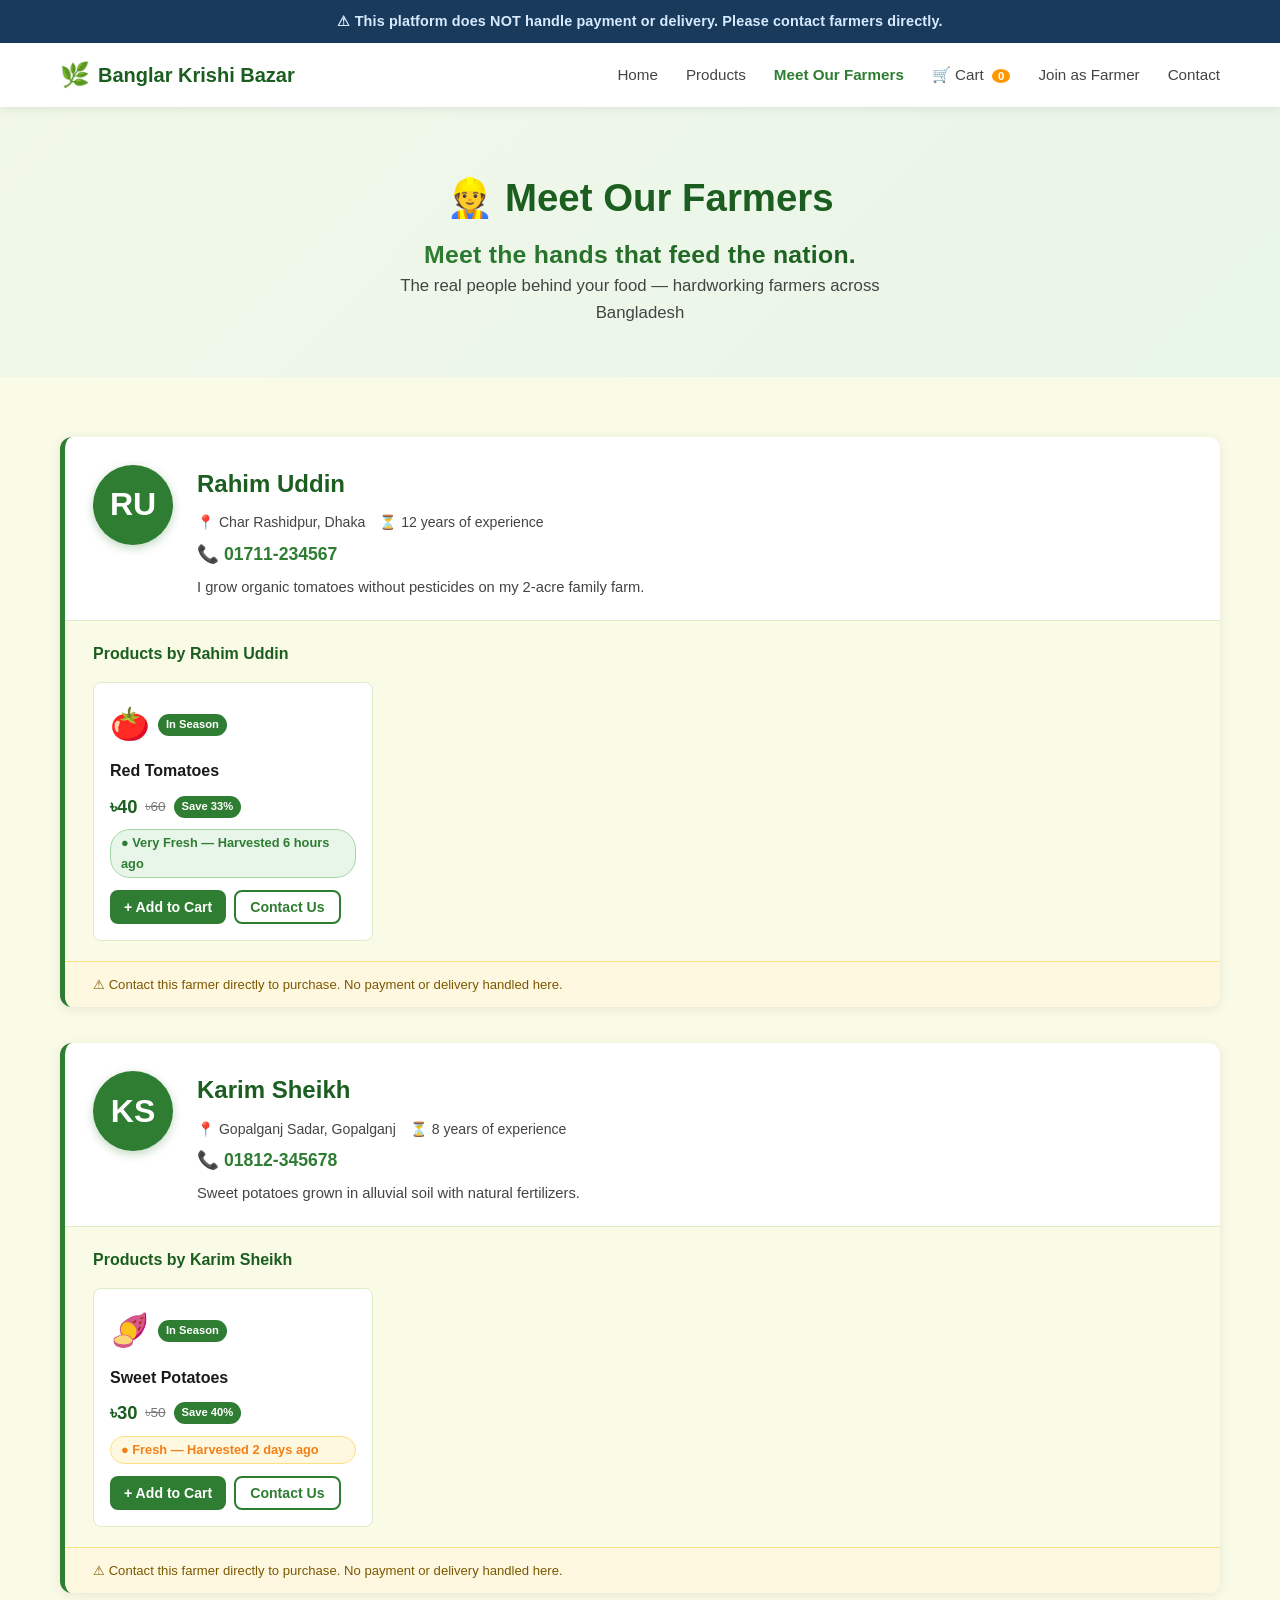
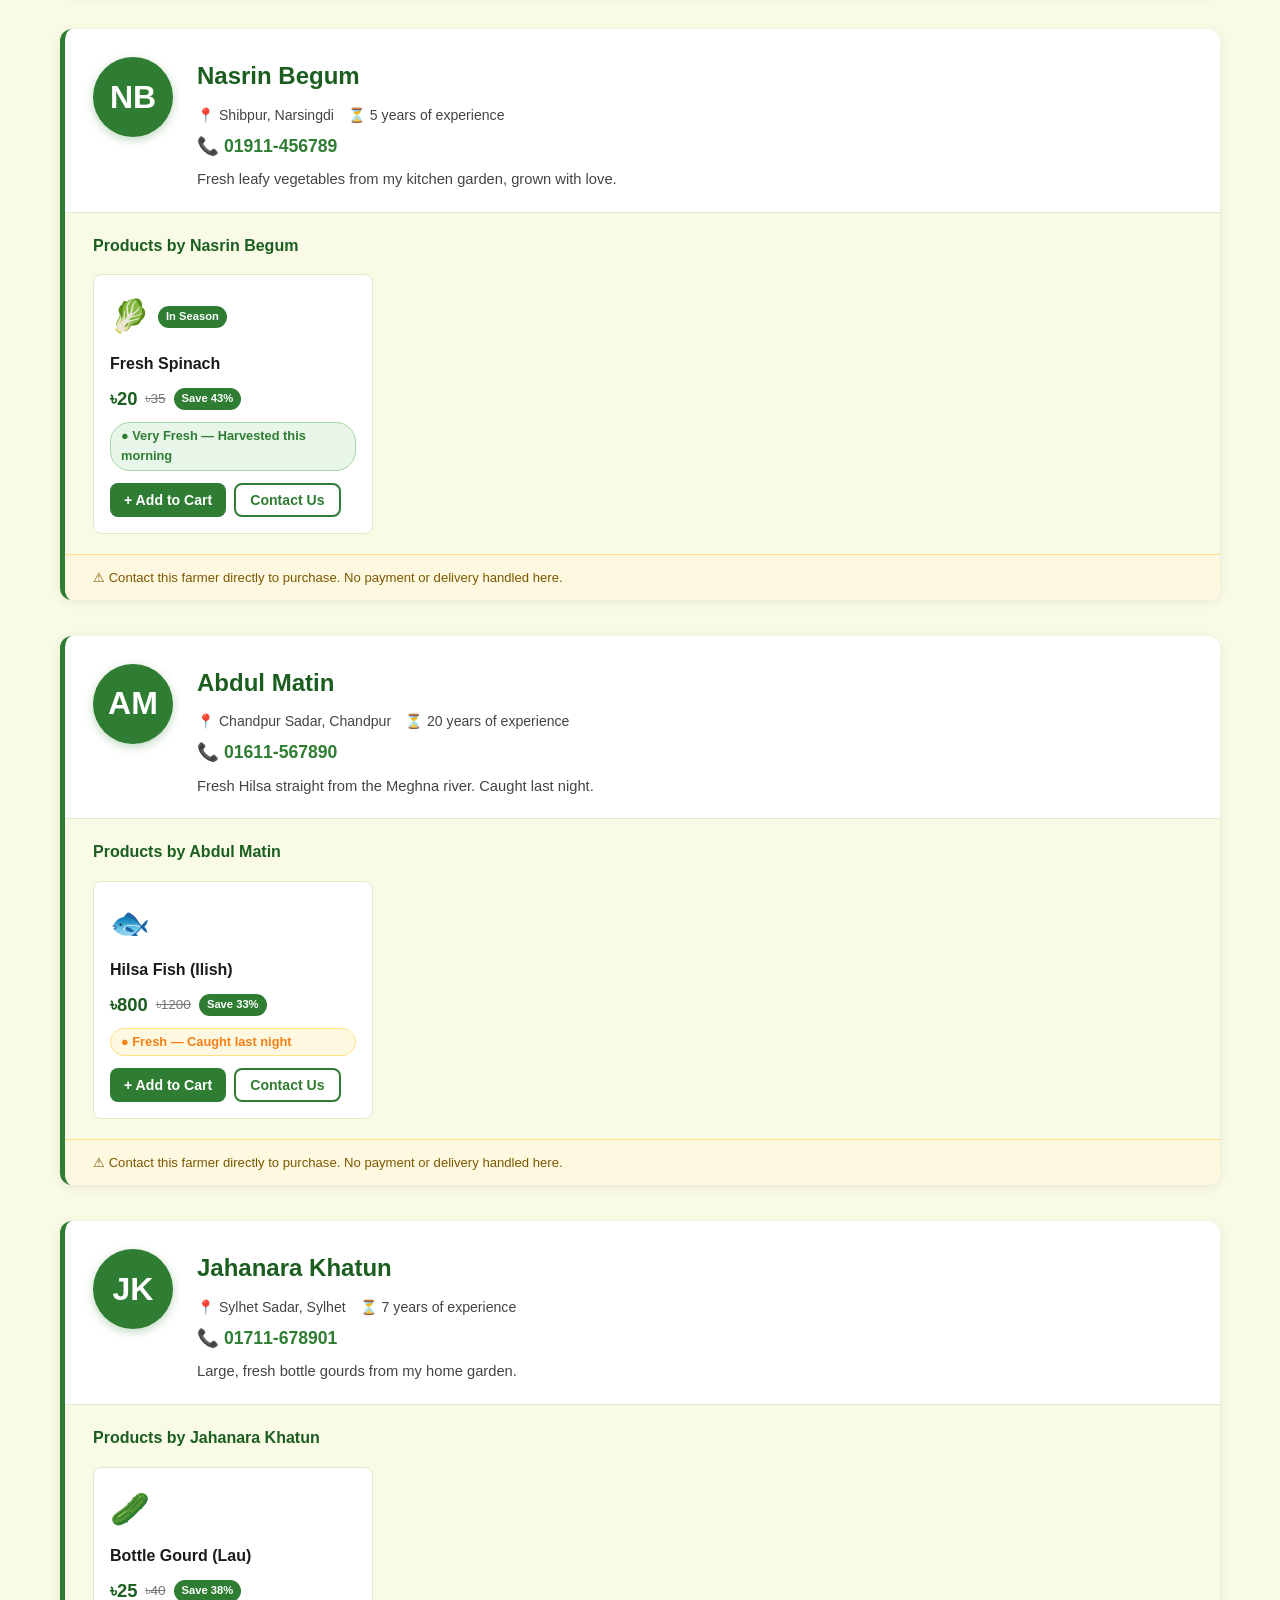
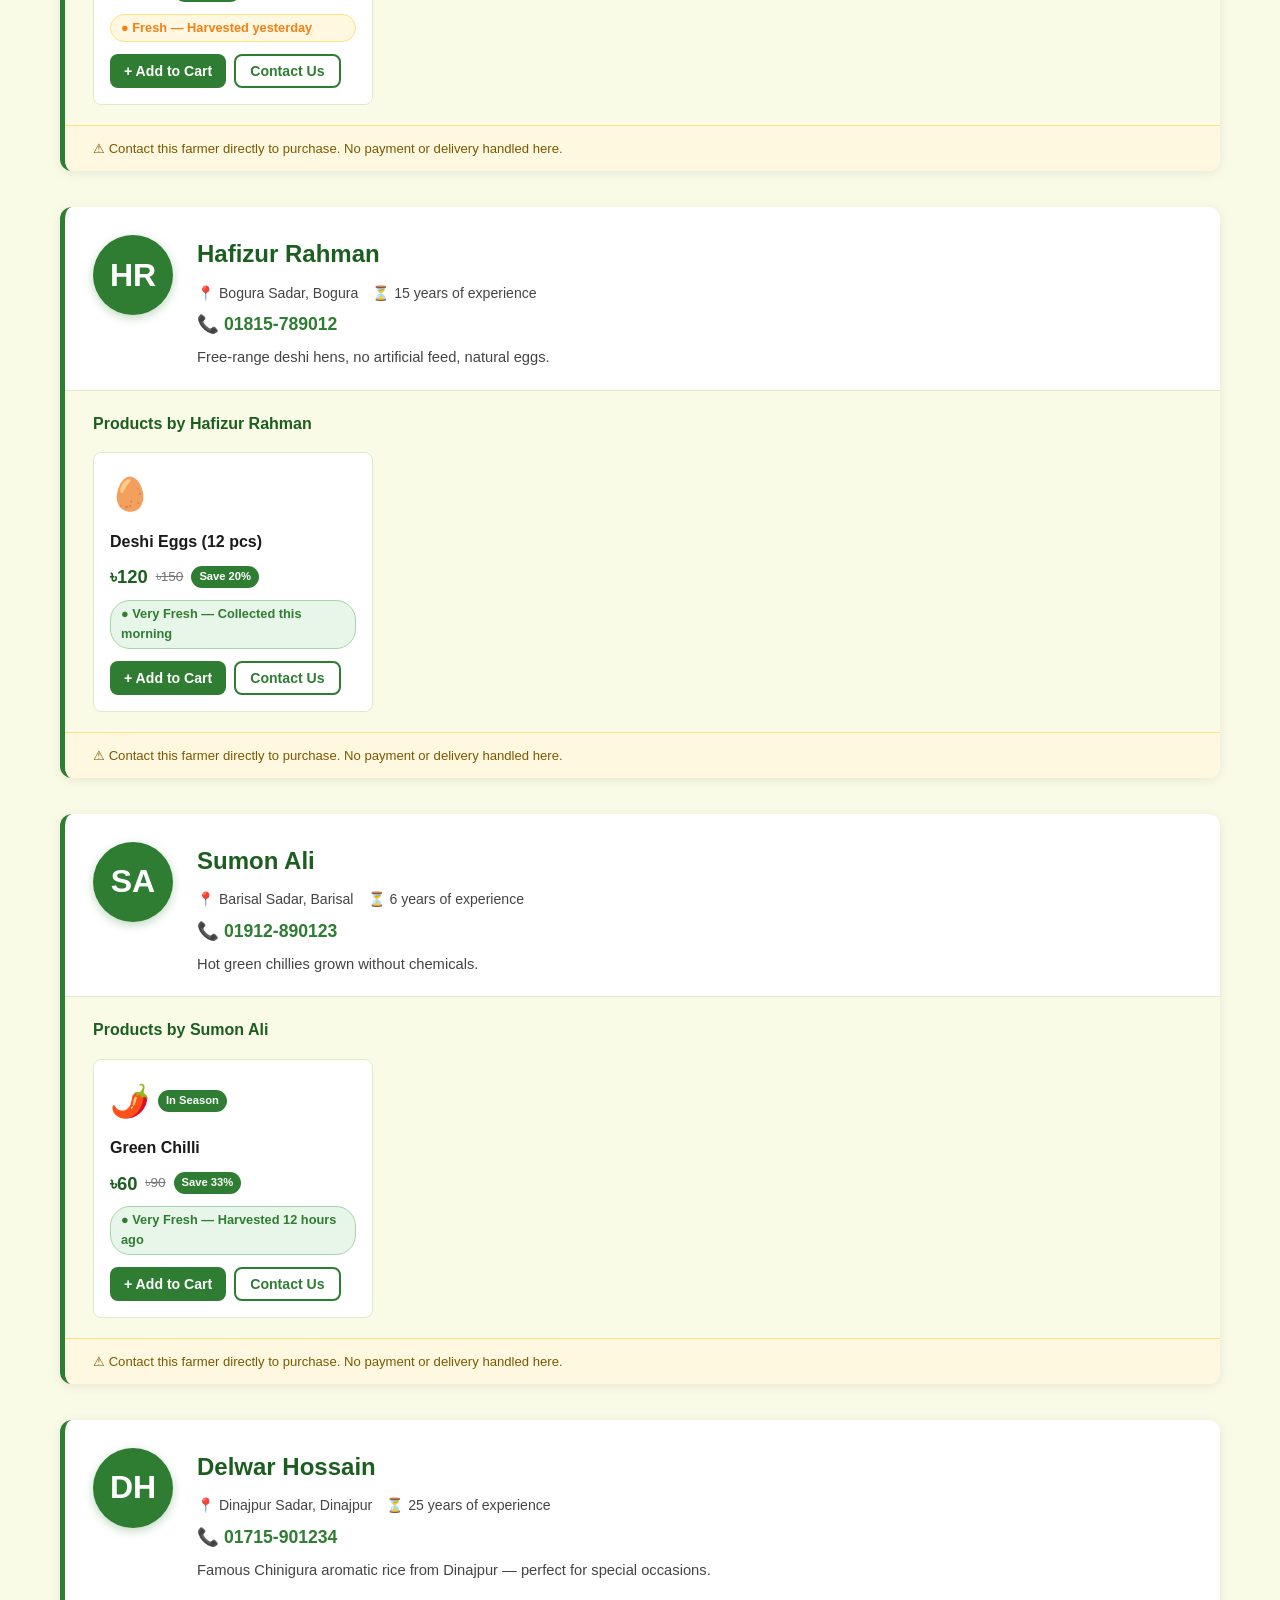
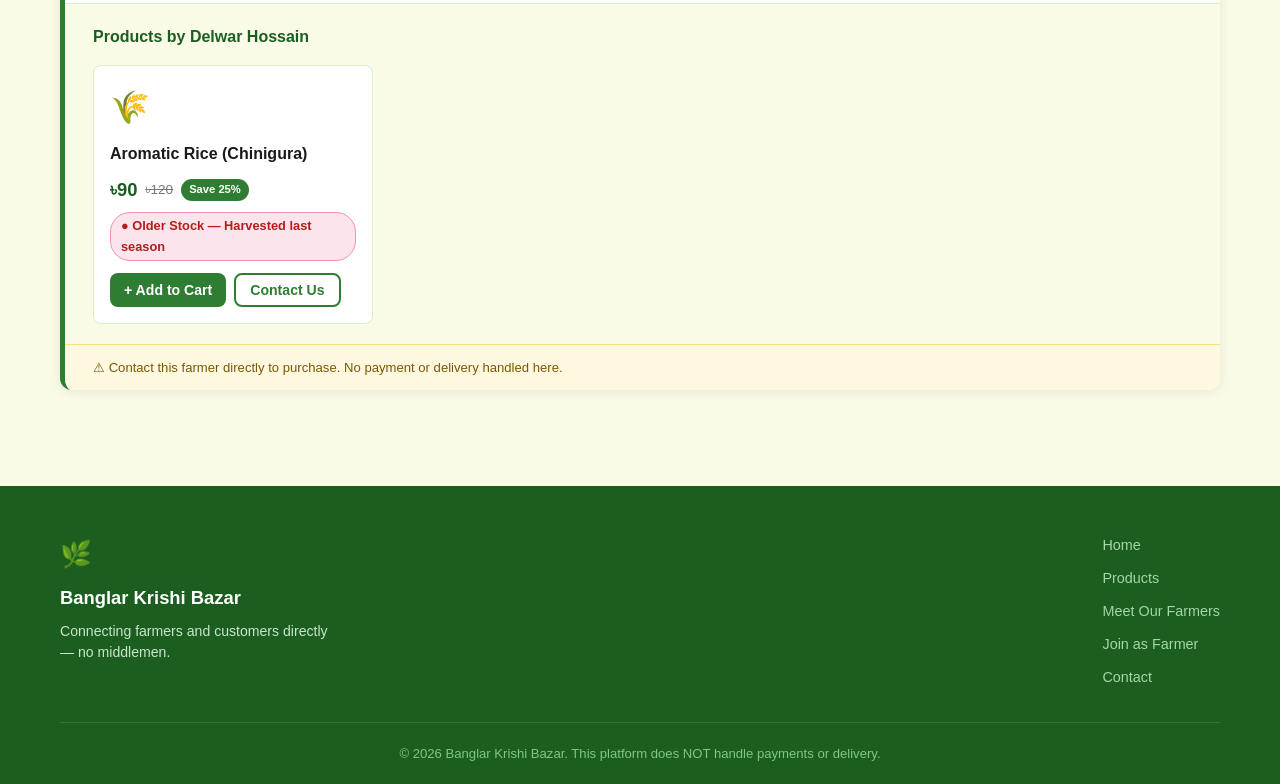
==== farmers.html @ f8c064e5 "Add files via upload" ====
<!DOCTYPE html>
<html lang="en">
<head>
  <meta charset="UTF-8" />
  <meta name="viewport" content="width=device-width, initial-scale=1.0" />
  <title>Meet Our Farmers — Banglar Krishi Bazar</title>
  <link rel="stylesheet" href="style.css" />
</head>
<body>

  <!-- DISCLAIMER BANNER -->
  <div class="disclaimer-banner">
    &#9888; This platform does NOT handle payment or delivery. Please contact farmers directly.
  </div>

  <!-- NAVBAR -->
  <nav class="navbar" id="navbar">
    <div class="nav-container">
      <a href="index.html" class="nav-logo">
        <span class="logo-icon">&#127807;</span>
        Banglar Krishi Bazar
      </a>
      <button class="hamburger" id="hamburger" aria-label="Open menu" data-testid="button-hamburger">
        <span></span><span></span><span></span>
      </button>
      <ul class="nav-links" id="nav-links">
        <li><a href="index.html" data-testid="link-home">Home</a></li>
        <li><a href="index.html#products" data-testid="link-products">Products</a></li>
        <li><a href="farmers.html" class="nav-active" data-testid="link-farmers">Meet Our Farmers</a></li>
        <li>
          <a href="#" id="cart-nav-btn" data-testid="button-cart-nav">
            &#128722; Cart <span class="cart-count" id="cart-count">0</span>
          </a>
        </li>
        <li><a href="index.html#join" data-testid="link-join">Join as Farmer</a></li>
        <li><a href="index.html#contact" data-testid="link-contact">Contact</a></li>
      </ul>
    </div>
  </nav>

  <!-- PAGE HERO -->
  <section class="page-hero">
    <div class="container">
      <h1>&#128119; Meet Our Farmers</h1>
      <p class="page-hero-sub"><strong class="page-hero-tagline">Meet the hands that feed the nation.</strong></p>
      <p>The real people behind your food — hardworking farmers across Bangladesh</p>
    </div>
  </section>

  <!-- FARMERS LIST (rendered by JS below) -->
  <section class="farmers-page" id="farmers-page">
    <div class="container">
      <div id="farmers-list"></div>
    </div>
  </section>

  <!-- FOOTER -->
  <footer class="footer">
    <div class="container">
      <div class="footer-top">
        <div class="footer-brand">
          <span class="logo-icon">&#127807;</span>
          <strong>Banglar Krishi Bazar</strong>
          <p>Connecting farmers and customers directly — no middlemen.</p>
        </div>
        <div class="footer-links">
          <a href="index.html">Home</a>
          <a href="index.html#products">Products</a>
          <a href="farmers.html">Meet Our Farmers</a>
          <a href="index.html#join">Join as Farmer</a>
          <a href="index.html#contact">Contact</a>
        </div>
      </div>
      <div class="footer-bottom">
        <p>&#169; 2026 Banglar Krishi Bazar. This platform does NOT handle payments or delivery.</p>
      </div>
    </div>
  </footer>

  <!-- CART MODAL (shared) -->
  <div class="modal-overlay" id="cart-overlay" data-testid="cart-overlay">
    <div class="modal cart-modal">
      <div class="modal-header">
        <h2>&#128722; Your Cart</h2>
        <button class="close-btn" id="close-cart" data-testid="button-close-cart">&times;</button>
      </div>
      <div class="disclaimer-box">
        &#9888; This platform does NOT handle payment or delivery. Please contact farmers directly.
      </div>
      <div class="cart-items" id="cart-items"></div>
      <div class="cart-footer" id="cart-footer"></div>
    </div>
  </div>

  <!-- FARMER MODAL (shared) -->
  <div class="modal-overlay" id="farmer-overlay" data-testid="farmer-overlay">
    <div class="modal farmer-modal">
      <div class="modal-header">
        <h2>&#128119; Farmer Details</h2>
        <button class="close-btn" id="close-farmer" data-testid="button-close-farmer">&times;</button>
      </div>
      <div class="disclaimer-box">
        &#9888; Call or message the farmer to purchase directly. We do NOT handle payments or delivery.
      </div>
      <div id="farmer-details"></div>
    </div>
  </div>

  <!-- MULTI-FARMER MODAL (shared) -->
  <div class="modal-overlay" id="multi-farmer-overlay" data-testid="multi-farmer-overlay">
    <div class="modal farmer-modal">
      <div class="modal-header">
        <h2>&#128119; Farmers for Your Cart Items</h2>
        <button class="close-btn" id="close-multi-farmer" data-testid="button-close-multi-farmer">&times;</button>
      </div>
      <div class="disclaimer-box">
        &#9888; This platform does NOT handle payment or delivery. Please contact each farmer directly.
      </div>
      <div id="multi-farmer-details"></div>
    </div>
  </div>

  <div class="toast" id="toast"></div>

  <!-- Load shared script -->
  <script src="script.js"></script>

  <!-- Farmers page specific rendering -->
  <script>
    function renderFarmersPage() {
      const list = document.getElementById("farmers-list");
      if (!list) return;

      list.innerHTML = products.map(p => {
        const f = p.farmer;
        const initials = f.name.split(" ").map(w => w[0]).join("").toUpperCase();
        const fi = getFreshnessInfo(p.freshness);
        const savePct = savings(p);

        return `
          <div class="farmer-profile-card" id="farmer-${p.id}" data-testid="farmer-profile-${p.id}">
            <!-- Farmer Info -->
            <div class="fp-header">
              <div class="fp-avatar">${initials}</div>
              <div class="fp-info">
                <h2 class="fp-name">${f.name}</h2>
                <div class="fp-meta">
                  <span>&#128205; ${f.village}, ${f.district}</span>
                  <span>&#9203; ${f.experience} of experience</span>
                </div>
                <div class="fp-phone">&#128222; ${f.phone}</div>
                <p class="fp-description">${f.description}</p>
              </div>
            </div>

            <!-- Farmer's Products -->
            <div class="fp-products">
              <h3 class="fp-products-title">Products by ${f.name}</h3>
              <div class="fp-product-row">
                <div class="fp-product-item" data-testid="fp-product-${p.id}">
                  <div class="fp-prod-top">
                    <span class="fp-prod-icon">${p.icon}</span>
                    ${p.sponsored ? '<span class="sponsored-tag">Sponsored</span>' : ''}
                    ${p.season ? '<span class="season-tag">In Season</span>' : ''}
                  </div>
                  <div class="fp-prod-name">${p.name}</div>
                  <div class="fp-prod-price">
                    <span class="fp-price">৳${p.price}</span>
                    <span class="fp-market">৳${p.marketPrice}</span>
                    <span class="fp-save">Save ${savePct}%</span>
                  </div>
                  <span class="freshness-label ${fi.cls}">&#9679; ${fi.label} — ${p.freshness}</span>
                  <div class="fp-prod-actions">
                    <button class="btn btn-primary btn-sm" onclick="addToCart(${p.id})" data-testid="fp-add-cart-${p.id}">
                      + Add to Cart
                    </button>
                    <button class="btn btn-outline btn-sm" onclick="openFarmerModal(${p.id})" data-testid="fp-contact-${p.id}">
                      Contact Us
                    </button>
                  </div>
                </div>
              </div>
            </div>

            <div class="fp-disclaimer">
              &#9888; Contact this farmer directly to purchase. No payment or delivery handled here.
            </div>
          </div>
        `;
      }).join("");

      // After rendering, scroll to anchor if URL has #farmer-X
      const hash = window.location.hash;
      if (hash) {
        setTimeout(() => {
          const el = document.querySelector(hash);
          if (el) el.scrollIntoView({ behavior: "smooth", block: "start" });
        }, 100);
      }
    }

    renderFarmersPage();
  </script>
</body>
</html>
---- style.css ----
/* ========================================
   CSS VARIABLES — Change colors/fonts here
   ======================================== */
:root {
  --primary-color: #2e7d32;
  --primary-dark: #1b5e20;
  --primary-light: #4caf50;
  --secondary-color: #f1f8e9;
  --accent-color: #ff9800;
  --accent-dark: #e65100;
  --text-dark: #1a1a1a;
  --text-mid: #444;
  --text-light: #777;
  --bg-white: #ffffff;
  --bg-light: #f9fbe7;
  --bg-warm: #fff8f0;
  --border-color: #dcedc8;
  --font-main: Arial, sans-serif;
  --border-radius: 8px;
  --shadow: 0 2px 12px rgba(0,0,0,0.08);
  --shadow-hover: 0 6px 24px rgba(0,0,0,0.14);
  --transition: 0.25s ease;
}

/* ========================================
   RESET & BASE
   ======================================== */
*, *::before, *::after {
  box-sizing: border-box;
  margin: 0;
  padding: 0;
}

html {
  scroll-behavior: smooth;
}

body {
  font-family: var(--font-main);
  color: var(--text-dark);
  background: var(--bg-white);
  line-height: 1.6;
}

a {
  text-decoration: none;
  color: inherit;
}

ul {
  list-style: none;
}

img {
  max-width: 100%;
}

/* ========================================
   UTILITIES
   ======================================== */
.container {
  max-width: 1200px;
  margin: 0 auto;
  padding: 0 20px;
}

.section-title {
  font-size: 2rem;
  font-weight: 700;
  color: var(--primary-dark);
  margin-bottom: 8px;
  text-align: center;
}

.section-subtitle {
  font-size: 1rem;
  color: var(--text-light);
  text-align: center;
  margin-bottom: 36px;
}

/* ========================================
   BUTTONS
   ======================================== */
.btn {
  display: inline-block;
  padding: 12px 26px;
  border-radius: var(--border-radius);
  font-size: 1rem;
  font-weight: 600;
  border: none;
  cursor: pointer;
  transition: background var(--transition), transform var(--transition), box-shadow var(--transition);
}

.btn-primary {
  background: var(--primary-color);
  color: #fff;
}

.btn-primary:hover {
  background: var(--primary-dark);
  transform: translateY(-2px);
  box-shadow: var(--shadow-hover);
}

.btn-outline {
  background: transparent;
  color: var(--primary-color);
  border: 2px solid var(--primary-color);
}

.btn-outline:hover {
  background: var(--primary-color);
  color: #fff;
}

.btn-accent {
  background: var(--accent-color);
  color: #fff;
}

.btn-accent:hover {
  background: var(--accent-dark);
  transform: translateY(-1px);
}

.btn-danger {
  background: #e53935;
  color: #fff;
}

.btn-danger:hover {
  background: #b71c1c;
}

.btn-full {
  width: 100%;
  text-align: center;
}

.btn-sm {
  padding: 7px 14px;
  font-size: 0.88rem;
}

/* ========================================
   DISCLAIMER BANNER
   ======================================== */
.disclaimer-banner {
  background: #1a3a5c;
  color: #d6eaff;
  text-align: center;
  padding: 10px 20px;
  font-size: 0.9rem;
  font-weight: 600;
  position: sticky;
  top: 0;
  z-index: 999;
  letter-spacing: 0.01em;
}

/* ========================================
   NAVBAR
   ======================================== */
.navbar {
  background: var(--bg-white);
  box-shadow: 0 2px 10px rgba(0,0,0,0.08);
  position: sticky;
  top: 41px;
  z-index: 998;
}

.nav-container {
  max-width: 1200px;
  margin: 0 auto;
  padding: 0 20px;
  display: flex;
  align-items: center;
  justify-content: space-between;
  height: 64px;
}

.nav-logo {
  font-size: 1.25rem;
  font-weight: 700;
  color: var(--primary-dark);
  display: flex;
  align-items: center;
  gap: 8px;
}

.logo-icon {
  font-size: 1.5rem;
}

.nav-links {
  display: flex;
  align-items: center;
  gap: 28px;
}

.nav-links a {
  color: var(--text-mid);
  font-weight: 500;
  font-size: 0.95rem;
  transition: color var(--transition);
  position: relative;
}

.nav-links a:hover {
  color: var(--primary-color);
}

.cart-count {
  background: var(--accent-color);
  color: #fff;
  font-size: 0.72rem;
  font-weight: 700;
  border-radius: 50%;
  padding: 1px 6px;
  margin-left: 4px;
  vertical-align: middle;
}

/* Hamburger (mobile) */
.hamburger {
  display: none;
  flex-direction: column;
  gap: 5px;
  background: none;
  border: none;
  cursor: pointer;
  padding: 4px;
}

.hamburger span {
  display: block;
  width: 24px;
  height: 2px;
  background: var(--primary-dark);
  border-radius: 2px;
  transition: all var(--transition);
}

/* ========================================
   HERO SECTION
   ======================================== */
.hero {
  background: linear-gradient(135deg, var(--secondary-color) 0%, #e8f5e9 60%, #fff8e1 100%);
  padding: 100px 20px 80px;
  text-align: center;
  position: relative;
  overflow: hidden;
}

.hero-content {
  max-width: 720px;
  margin: 0 auto;
  position: relative;
  z-index: 1;
}

.hero h1 {
  font-size: 3rem;
  font-weight: 800;
  line-height: 1.15;
  color: var(--text-dark);
  margin-bottom: 20px;
}

.hero h1 .highlight {
  color: var(--primary-color);
}

.hero p {
  font-size: 1.15rem;
  color: var(--text-mid);
  margin-bottom: 36px;
  max-width: 520px;
  margin-left: auto;
  margin-right: auto;
}

.hero-btn-group {
  display: flex;
  gap: 16px;
  justify-content: center;
  flex-wrap: wrap;
}

.btn-hero-farmers {
  display: inline-block;
  background: var(--accent-color);
  color: #fff;
  font-size: 1rem;
  font-weight: 800;
  padding: 14px 32px;
  border-radius: var(--border-radius);
  border: none;
  cursor: pointer;
  letter-spacing: 0.02em;
  text-align: center;
  box-shadow: 0 4px 14px rgba(255,152,0,0.35);
  transition: background var(--transition), transform var(--transition), box-shadow var(--transition);
}

.btn-hero-farmers:hover {
  background: var(--accent-dark);
  transform: translateY(-2px);
  box-shadow: 0 7px 20px rgba(255,152,0,0.45);
}

/* Decorative wave */
.hero::after {
  content: "";
  position: absolute;
  bottom: -2px;
  left: 0;
  right: 0;
  height: 60px;
  background: var(--bg-white);
  clip-path: ellipse(55% 100% at 50% 100%);
}

/* ========================================
   SEASONAL SECTION
   ======================================== */
.seasonal {
  background: var(--bg-warm);
  padding: 70px 0;
}

.seasonal-grid {
  display: grid;
  grid-template-columns: repeat(auto-fill, minmax(200px, 1fr));
  gap: 20px;
}

.seasonal-card {
  background: #fff;
  border-radius: var(--border-radius);
  padding: 20px;
  text-align: center;
  box-shadow: var(--shadow);
  border-top: 4px solid var(--accent-color);
  transition: transform var(--transition), box-shadow var(--transition);
}

.seasonal-card:hover {
  transform: translateY(-4px);
  box-shadow: var(--shadow-hover);
}

.seasonal-card .s-name {
  font-weight: 700;
  font-size: 1.1rem;
  color: var(--primary-dark);
  margin-bottom: 4px;
}

.seasonal-card .s-price {
  font-size: 1.2rem;
  color: var(--accent-dark);
  font-weight: 700;
}

.seasonal-card .s-farmer {
  font-size: 0.82rem;
  color: var(--text-light);
  margin-top: 6px;
}

.seasonal-badge {
  display: inline-block;
  background: var(--accent-color);
  color: #fff;
  font-size: 0.72rem;
  font-weight: 700;
  padding: 2px 8px;
  border-radius: 20px;
  margin-bottom: 10px;
}

/* ========================================
   FILTER BAR
   ======================================== */
.filter-bar {
  display: flex;
  flex-wrap: wrap;
  align-items: center;
  gap: 10px;
  margin-bottom: 28px;
}

.filter-label {
  font-weight: 600;
  color: var(--text-mid);
  font-size: 0.9rem;
}

.filter-pills {
  display: flex;
  flex-wrap: wrap;
  gap: 8px;
}

.pill {
  background: var(--secondary-color);
  color: var(--primary-dark);
  border: 2px solid var(--border-color);
  border-radius: 20px;
  padding: 5px 16px;
  font-size: 0.88rem;
  font-weight: 600;
  cursor: pointer;
  transition: all var(--transition);
}

.pill:hover, .pill.active {
  background: var(--primary-color);
  color: #fff;
  border-color: var(--primary-color);
}

/* ========================================
   PRODUCTS SECTION
   ======================================== */
.products {
  padding: 70px 0;
  background: var(--bg-white);
}

.product-grid {
  display: grid;
  grid-template-columns: repeat(auto-fill, minmax(270px, 1fr));
  gap: 24px;
}

/* ========================================
   PRODUCT CARD
   ======================================== */
.product-card {
  background: var(--bg-white);
  border-radius: var(--border-radius);
  box-shadow: var(--shadow);
  border: 1px solid var(--border-color);
  overflow: hidden;
  transition: transform var(--transition), box-shadow var(--transition);
  display: flex;
  flex-direction: column;
}

.product-card:hover {
  transform: translateY(-5px);
  box-shadow: var(--shadow-hover);
}

.card-top {
  background: linear-gradient(135deg, var(--secondary-color), #e8f5e9);
  padding: 28px 20px 14px;
  position: relative;
  text-align: center;
}

.card-icon {
  font-size: 3rem;
  line-height: 1;
}

.savings-badge {
  position: absolute;
  top: 12px;
  right: 12px;
  background: var(--primary-color);
  color: #fff;
  font-size: 0.72rem;
  font-weight: 700;
  padding: 3px 8px;
  border-radius: 20px;
}

.card-body {
  padding: 16px 20px;
  flex: 1;
  display: flex;
  flex-direction: column;
  gap: 6px;
}

.card-name {
  font-size: 1.1rem;
  font-weight: 700;
  color: var(--text-dark);
}

.card-price-row {
  display: flex;
  align-items: center;
  gap: 10px;
}

.card-price {
  font-size: 1.25rem;
  font-weight: 800;
  color: var(--primary-dark);
}

.card-market-price {
  font-size: 0.9rem;
  color: var(--text-light);
  text-decoration: line-through;
}

.card-freshness {
  font-size: 0.82rem;
  color: var(--primary-color);
  font-weight: 600;
  background: var(--secondary-color);
  display: inline-block;
  padding: 2px 8px;
  border-radius: 4px;
}

.card-farmer {
  font-size: 0.85rem;
  color: var(--text-mid);
}

.card-farmer strong {
  color: var(--text-dark);
}

.card-actions {
  display: flex;
  gap: 8px;
  padding: 0 20px 20px;
  flex-wrap: wrap;
}

.card-actions .btn {
  flex: 1;
}

/* ========================================
   JOIN FORM SECTION
   ======================================== */
.join {
  background: var(--bg-light);
  padding: 70px 0;
}

.farmer-form {
  background: var(--bg-white);
  border-radius: var(--border-radius);
  padding: 36px;
  box-shadow: var(--shadow);
  max-width: 820px;
  margin: 0 auto;
}

.form-row {
  display: grid;
  grid-template-columns: 1fr 1fr;
  gap: 20px;
  margin-bottom: 20px;
}

.form-group {
  display: flex;
  flex-direction: column;
  gap: 6px;
}

.form-group label {
  font-weight: 600;
  font-size: 0.9rem;
  color: var(--text-mid);
}

.form-group input,
.form-group textarea,
.form-group select {
  border: 2px solid var(--border-color);
  border-radius: var(--border-radius);
  padding: 10px 14px;
  font-size: 0.95rem;
  font-family: var(--font-main);
  transition: border-color var(--transition);
  outline: none;
  color: var(--text-dark);
  background: var(--bg-white);
}

.form-group input:focus,
.form-group textarea:focus {
  border-color: var(--primary-color);
}

.form-group textarea {
  resize: vertical;
  min-height: 80px;
}

/* ========================================
   CONTACT SECTION
   ======================================== */
.contact {
  background: var(--bg-warm);
  padding: 70px 0;
}

.contact-cards {
  display: grid;
  grid-template-columns: repeat(auto-fit, minmax(200px, 1fr));
  gap: 24px;
  margin-top: 20px;
}

.contact-card {
  background: var(--bg-white);
  border-radius: var(--border-radius);
  padding: 28px;
  text-align: center;
  box-shadow: var(--shadow);
  transition: transform var(--transition);
}

.contact-card:hover {
  transform: translateY(-4px);
}

.contact-icon {
  font-size: 2rem;
  margin-bottom: 10px;
}

.contact-card h3 {
  font-size: 1rem;
  font-weight: 700;
  color: var(--primary-dark);
  margin-bottom: 6px;
}

.contact-card p {
  color: var(--text-mid);
  font-size: 0.9rem;
}

/* ========================================
   FOOTER
   ======================================== */
.footer {
  background: var(--primary-dark);
  color: #c8e6c9;
  padding: 48px 0 20px;
}

.footer-top {
  display: flex;
  justify-content: space-between;
  align-items: flex-start;
  flex-wrap: wrap;
  gap: 24px;
  margin-bottom: 32px;
}

.footer-brand {
  display: flex;
  flex-direction: column;
  gap: 8px;
}

.footer-brand .logo-icon {
  font-size: 1.6rem;
}

.footer-brand strong {
  font-size: 1.15rem;
  color: #fff;
}

.footer-brand p {
  font-size: 0.88rem;
  max-width: 280px;
  line-height: 1.5;
}

.footer-links {
  display: flex;
  flex-direction: column;
  gap: 10px;
}

.footer-links a {
  color: #a5d6a7;
  font-size: 0.9rem;
  transition: color var(--transition);
}

.footer-links a:hover {
  color: #fff;
}

.footer-bottom {
  border-top: 1px solid rgba(255,255,255,0.12);
  padding-top: 20px;
  font-size: 0.82rem;
  text-align: center;
  color: #81c784;
}

/* ========================================
   MODALS
   ======================================== */
.modal-overlay {
  display: none;
  position: fixed;
  inset: 0;
  background: rgba(0,0,0,0.5);
  z-index: 1000;
  align-items: center;
  justify-content: center;
  padding: 20px;
}

.modal-overlay.open {
  display: flex;
}

.modal {
  background: var(--bg-white);
  border-radius: 12px;
  width: 100%;
  max-width: 520px;
  max-height: 85vh;
  overflow-y: auto;
  box-shadow: 0 20px 60px rgba(0,0,0,0.25);
  animation: slideUp 0.25s ease;
}

@keyframes slideUp {
  from { transform: translateY(30px); opacity: 0; }
  to   { transform: translateY(0);    opacity: 1; }
}

.modal-header {
  display: flex;
  align-items: center;
  justify-content: space-between;
  padding: 20px 24px 16px;
  border-bottom: 1px solid var(--border-color);
}

.modal-header h2 {
  font-size: 1.15rem;
  font-weight: 700;
  color: var(--primary-dark);
}

.close-btn {
  background: none;
  border: none;
  font-size: 1.5rem;
  cursor: pointer;
  color: var(--text-light);
  line-height: 1;
  transition: color var(--transition);
}

.close-btn:hover {
  color: var(--text-dark);
}

.disclaimer-box {
  margin: 14px 24px;
  background: #fff8e1;
  border-left: 4px solid var(--accent-color);
  padding: 10px 14px;
  font-size: 0.85rem;
  color: #7b5800;
  border-radius: 0 var(--border-radius) var(--border-radius) 0;
}

/* Cart modal */
.cart-items {
  padding: 8px 24px;
  min-height: 60px;
}

.cart-item {
  display: flex;
  align-items: center;
  justify-content: space-between;
  padding: 12px 0;
  border-bottom: 1px solid var(--border-color);
  gap: 10px;
}

.cart-item:last-child {
  border-bottom: none;
}

.cart-item-info {
  flex: 1;
}

.cart-item-name {
  font-weight: 700;
  font-size: 0.95rem;
  color: var(--text-dark);
}

.cart-item-price {
  font-size: 0.85rem;
  color: var(--primary-color);
  font-weight: 600;
}

.cart-item-qty {
  display: flex;
  align-items: center;
  gap: 8px;
}

.qty-btn {
  background: var(--secondary-color);
  border: none;
  width: 28px;
  height: 28px;
  border-radius: 50%;
  font-size: 1rem;
  font-weight: 700;
  cursor: pointer;
  color: var(--primary-dark);
  transition: background var(--transition);
}

.qty-btn:hover {
  background: var(--border-color);
}

.qty-num {
  font-weight: 700;
  min-width: 20px;
  text-align: center;
}

.remove-btn {
  background: none;
  border: none;
  color: #e53935;
  font-size: 1.2rem;
  cursor: pointer;
  padding: 4px;
  transition: transform var(--transition);
}

.remove-btn:hover {
  transform: scale(1.2);
}

.cart-footer {
  padding: 16px 24px 24px;
  border-top: 1px solid var(--border-color);
}

.cart-subtotal {
  font-size: 1.05rem;
  font-weight: 700;
  color: var(--text-dark);
  margin-bottom: 14px;
  display: flex;
  justify-content: space-between;
}

.cart-actions {
  display: flex;
  flex-direction: column;
  gap: 10px;
}

.empty-cart {
  text-align: center;
  padding: 40px 20px;
  color: var(--text-light);
  font-size: 0.95rem;
}

/* Farmer modal */
.farmer-card {
  padding: 20px 24px 24px;
}

.farmer-avatar {
  width: 72px;
  height: 72px;
  border-radius: 50%;
  background: var(--primary-color);
  color: #fff;
  font-size: 2rem;
  font-weight: 700;
  display: flex;
  align-items: center;
  justify-content: center;
  margin: 0 auto 16px;
}

.farmer-name {
  font-size: 1.3rem;
  font-weight: 700;
  color: var(--primary-dark);
  text-align: center;
  margin-bottom: 16px;
}

.farmer-info-row {
  display: flex;
  gap: 10px;
  margin-bottom: 10px;
  font-size: 0.9rem;
  color: var(--text-mid);
  align-items: flex-start;
}

.farmer-info-row span:first-child {
  font-size: 1rem;
  min-width: 22px;
  text-align: center;
}

.farmer-info-row strong {
  color: var(--text-dark);
}

.farmer-phone {
  font-size: 1.15rem;
  font-weight: 800;
  color: var(--primary-color);
}

.farmer-separator {
  border: none;
  border-top: 1px solid var(--border-color);
  margin: 16px 0;
}

/* ========================================
   TOAST NOTIFICATION
   ======================================== */
.toast {
  position: fixed;
  bottom: 30px;
  left: 50%;
  transform: translateX(-50%) translateY(80px);
  background: var(--primary-dark);
  color: #fff;
  padding: 14px 28px;
  border-radius: 30px;
  font-size: 0.95rem;
  font-weight: 600;
  box-shadow: 0 6px 24px rgba(0,0,0,0.2);
  z-index: 2000;
  opacity: 0;
  transition: transform 0.35s ease, opacity 0.35s ease;
  pointer-events: none;
  white-space: nowrap;
}

.toast.show {
  opacity: 1;
  transform: translateX(-50%) translateY(0);
}

/* ========================================
   RESPONSIVE — MOBILE
   ======================================== */
@media (max-width: 768px) {
  .hero h1 {
    font-size: 2rem;
  }

  .nav-links {
    display: none;
    flex-direction: column;
    position: absolute;
    top: 64px;
    left: 0;
    right: 0;
    background: var(--bg-white);
    box-shadow: 0 8px 20px rgba(0,0,0,0.1);
    padding: 20px;
    gap: 16px;
    z-index: 997;
  }

  .nav-links.open {
    display: flex;
  }

  .hamburger {
    display: flex;
  }

  .navbar {
    position: sticky;
  }

  .form-row {
    grid-template-columns: 1fr;
  }

  .product-grid {
    grid-template-columns: 1fr;
  }

  .modal {
    max-height: 92vh;
  }

  .farmer-form {
    padding: 22px 16px;
  }

  .section-title {
    font-size: 1.5rem;
  }

  .footer-top {
    flex-direction: column;
    gap: 28px;
  }
}

@media (max-width: 480px) {
  .hero {
    padding: 70px 16px 60px;
  }

  .hero h1 {
    font-size: 1.65rem;
  }

  .card-actions {
    flex-direction: column;
  }
}

/* ========================================
   FRESHNESS LABELS (green / yellow / red)
   ======================================== */
.freshness-label {
  display: inline-flex;
  align-items: center;
  gap: 4px;
  font-size: 0.8rem;
  font-weight: 600;
  padding: 3px 10px;
  border-radius: 20px;
}

.fresh-green {
  background: #e8f5e9;
  color: #2e7d32;
  border: 1px solid #a5d6a7;
}

.fresh-yellow {
  background: #fff8e1;
  color: #f57f17;
  border: 1px solid #ffe082;
}

.fresh-red {
  background: #fce4ec;
  color: #b71c1c;
  border: 1px solid #f48fb1;
}

/* ========================================
   SPONSORED SECTION (now inline inside #products)
   ======================================== */
.sponsored-inline {
  background: linear-gradient(135deg, #fff8e1 0%, #fff3e0 100%);
  border-radius: 12px;
  border: 2px solid #ffcc80;
  padding: 32px 28px 28px;
  margin-bottom: 0;
}

.sponsored-inline-header {
  margin-bottom: 22px;
}

.products-divider {
  border: none;
  border-top: 2px dashed var(--border-color);
  margin: 40px 0;
}

.sponsored-grid {
  display: grid;
  grid-template-columns: repeat(auto-fill, minmax(270px, 1fr));
  gap: 24px;
}

.sponsored-tag {
  position: absolute;
  top: 10px;
  left: 10px;
  background: var(--accent-color);
  color: #fff;
  font-size: 0.78rem;
  font-weight: 800;
  padding: 4px 11px 4px 8px;
  border-radius: 20px;
  letter-spacing: 0.04em;
  display: flex;
  align-items: center;
  gap: 4px;
  box-shadow: 0 2px 8px rgba(255,152,0,0.5);
  z-index: 2;
}

.sponsored-star {
  font-size: 0.95rem;
  line-height: 1;
}

.is-sponsored {
  border: 2px solid #ffcc80;
  box-shadow: 0 4px 18px rgba(255,152,0,0.18);
}

.season-tag {
  display: inline-block;
  background: var(--primary-color);
  color: #fff;
  font-size: 0.7rem;
  font-weight: 700;
  padding: 2px 8px;
  border-radius: 20px;
}

/* ========================================
   CLICKABLE SEASONAL CARDS
   ======================================== */
.seasonal-hint {
  font-size: 0.75rem;
  color: var(--primary-color);
  margin-top: 6px;
  font-style: italic;
  opacity: 0.8;
}

.seasonal-card:hover .seasonal-hint {
  opacity: 1;
}

/* ========================================
   FARMER NAME LINK
   ======================================== */
.farmer-name-link {
  color: var(--primary-color);
  text-decoration: underline;
  text-underline-offset: 2px;
  transition: color var(--transition);
}

.farmer-name-link:hover {
  color: var(--primary-dark);
}

/* ========================================
   ACTIVE NAV LINK
   ======================================== */
.nav-active {
  color: var(--primary-color) !important;
  font-weight: 700 !important;
}

/* ========================================
   PAGE HERO (inner pages like farmers.html)
   ======================================== */
.page-hero {
  background: linear-gradient(135deg, var(--secondary-color), #e8f5e9);
  padding: 60px 20px 50px;
  text-align: center;
}

.page-hero h1 {
  font-size: 2.4rem;
  font-weight: 800;
  color: var(--primary-dark);
  margin-bottom: 10px;
}

.page-hero p {
  font-size: 1.05rem;
  color: var(--text-mid);
  max-width: 520px;
  margin: 0 auto;
}

.page-hero-sub {
  margin-bottom: 10px;
}

.page-hero-tagline {
  display: inline-block;
  font-size: 1.55rem;
  font-weight: 900;
  color: var(--primary-dark);
  background: linear-gradient(90deg, var(--primary-color), #1b5e20);
  -webkit-background-clip: text;
  -webkit-text-fill-color: transparent;
  background-clip: text;
  letter-spacing: 0.01em;
  line-height: 1.4;
}

/* ========================================
   FARMERS PAGE — PROFILE CARDS
   ======================================== */
.farmers-page {
  padding: 60px 0;
  background: var(--bg-light);
}

.farmer-profile-card {
  background: var(--bg-white);
  border-radius: 12px;
  box-shadow: var(--shadow);
  margin-bottom: 36px;
  overflow: hidden;
  border-left: 5px solid var(--primary-color);
  transition: box-shadow var(--transition);
}

.farmer-profile-card:hover {
  box-shadow: var(--shadow-hover);
}

/* Farmer header area */
.fp-header {
  display: flex;
  gap: 24px;
  padding: 28px 28px 20px;
  align-items: flex-start;
  flex-wrap: wrap;
}

.fp-avatar {
  width: 80px;
  height: 80px;
  min-width: 80px;
  border-radius: 50%;
  background: var(--primary-color);
  color: #fff;
  font-size: 2rem;
  font-weight: 700;
  display: flex;
  align-items: center;
  justify-content: center;
  box-shadow: 0 3px 10px rgba(46,125,50,0.3);
}

.fp-info {
  flex: 1;
}

.fp-name {
  font-size: 1.5rem;
  font-weight: 800;
  color: var(--primary-dark);
  margin-bottom: 8px;
}

.fp-meta {
  display: flex;
  flex-wrap: wrap;
  gap: 14px;
  font-size: 0.88rem;
  color: var(--text-mid);
  margin-bottom: 6px;
}

.fp-phone {
  font-size: 1.1rem;
  font-weight: 700;
  color: var(--primary-color);
  margin-bottom: 8px;
}

.fp-description {
  font-size: 0.92rem;
  color: var(--text-mid);
  line-height: 1.6;
}

/* Farmer's products */
.fp-products {
  border-top: 1px solid var(--border-color);
  padding: 20px 28px;
  background: var(--bg-light);
}

.fp-products-title {
  font-size: 1rem;
  font-weight: 700;
  color: var(--primary-dark);
  margin-bottom: 16px;
}

.fp-product-row {
  display: flex;
  flex-wrap: wrap;
  gap: 16px;
}

.fp-product-item {
  background: var(--bg-white);
  border-radius: var(--border-radius);
  border: 1px solid var(--border-color);
  padding: 16px;
  min-width: 200px;
  flex: 1;
  max-width: 280px;
  display: flex;
  flex-direction: column;
  gap: 8px;
  transition: transform var(--transition), box-shadow var(--transition);
}

.fp-product-item:hover {
  transform: translateY(-3px);
  box-shadow: var(--shadow);
}

.fp-prod-top {
  display: flex;
  align-items: center;
  gap: 8px;
  flex-wrap: wrap;
}

.fp-prod-icon {
  font-size: 2rem;
}

.fp-prod-name {
  font-weight: 700;
  font-size: 1rem;
  color: var(--text-dark);
}

.fp-prod-price {
  display: flex;
  align-items: center;
  gap: 8px;
  flex-wrap: wrap;
}

.fp-price {
  font-size: 1.15rem;
  font-weight: 800;
  color: var(--primary-dark);
}

.fp-market {
  font-size: 0.85rem;
  color: var(--text-light);
  text-decoration: line-through;
}

.fp-save {
  background: var(--primary-color);
  color: #fff;
  font-size: 0.7rem;
  font-weight: 700;
  padding: 2px 8px;
  border-radius: 20px;
}

.fp-prod-actions {
  display: flex;
  gap: 8px;
  flex-wrap: wrap;
  margin-top: 4px;
}

/* Disclaimer in farmer profile */
.fp-disclaimer {
  padding: 12px 28px;
  background: #fff8e1;
  border-top: 1px solid #ffe082;
  font-size: 0.82rem;
  color: #7b5800;
}

@media (max-width: 600px) {
  .fp-header {
    flex-direction: column;
    align-items: center;
    text-align: center;
    padding: 20px 16px;
  }

  .fp-meta {
    justify-content: center;
  }

  .fp-products {
    padding: 16px;
  }

  .fp-product-item {
    max-width: 100%;
  }

  .page-hero h1 {
    font-size: 1.7rem;
  }
}
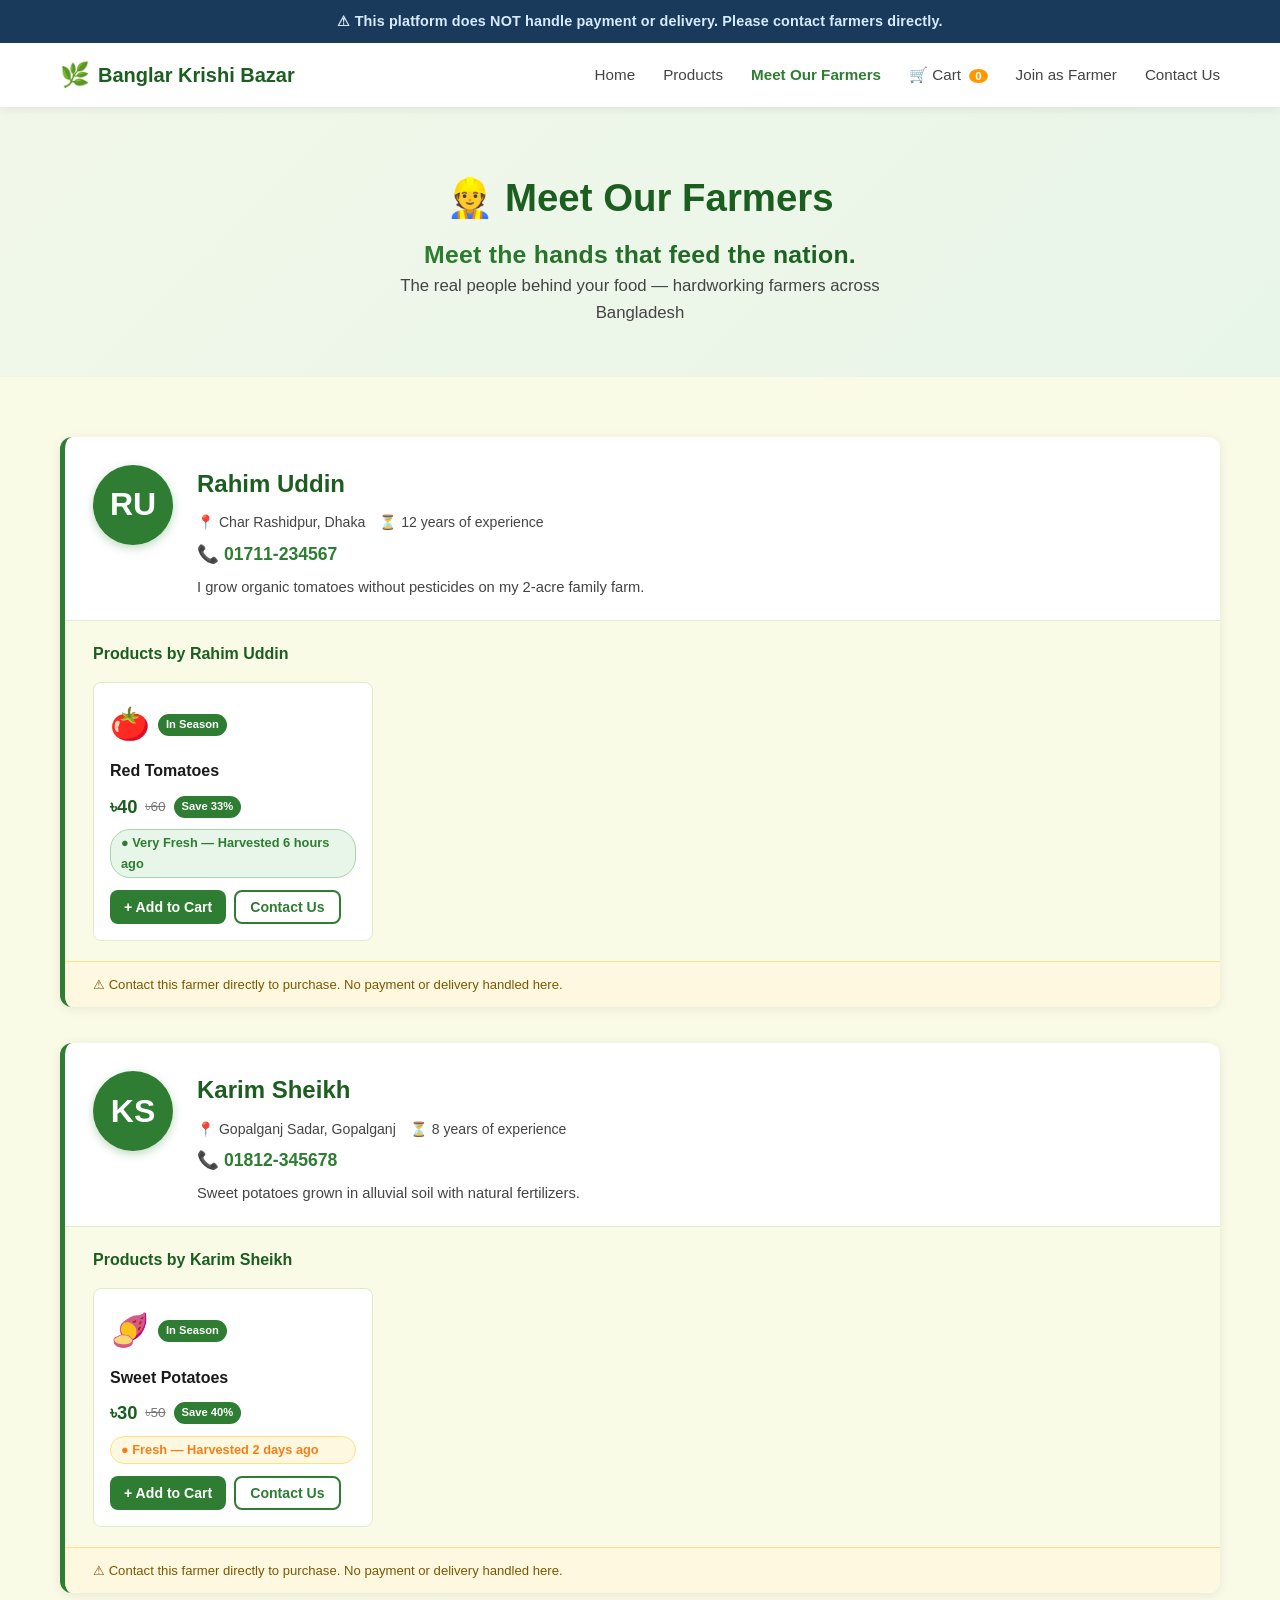
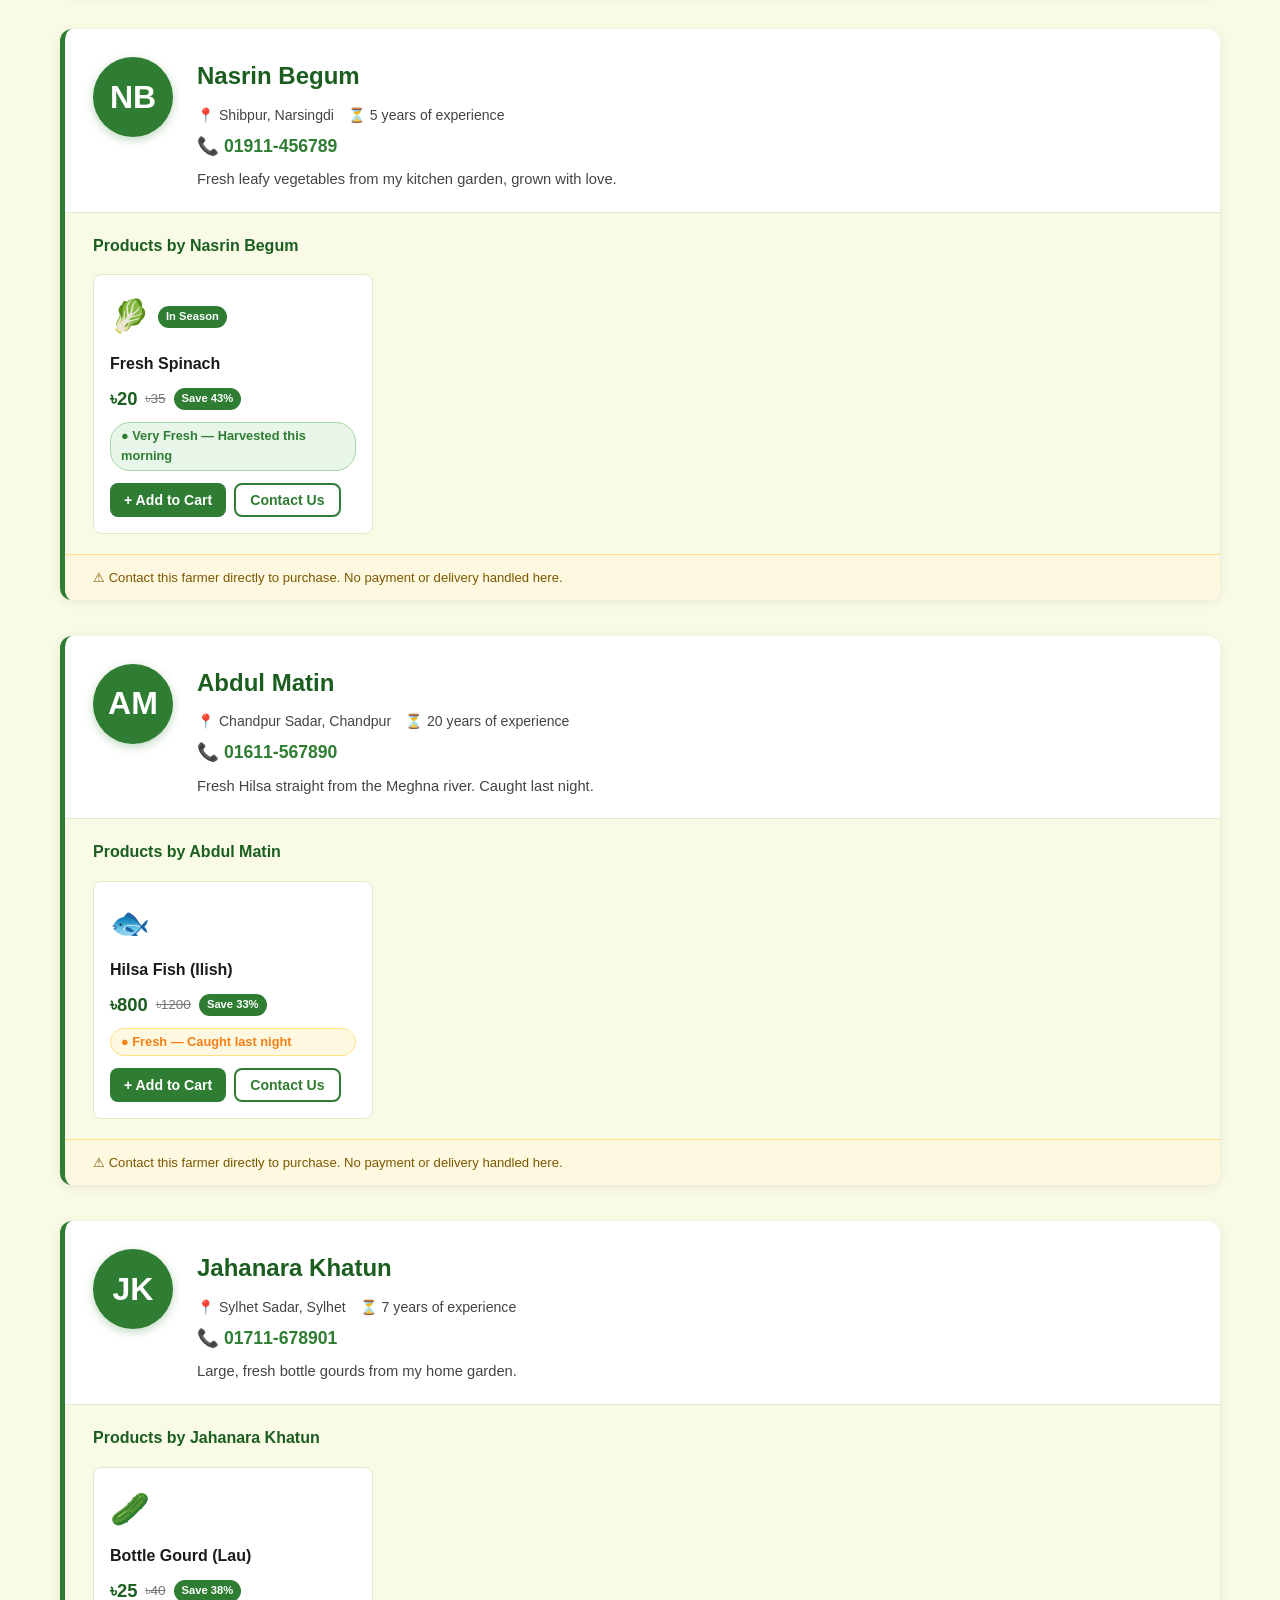
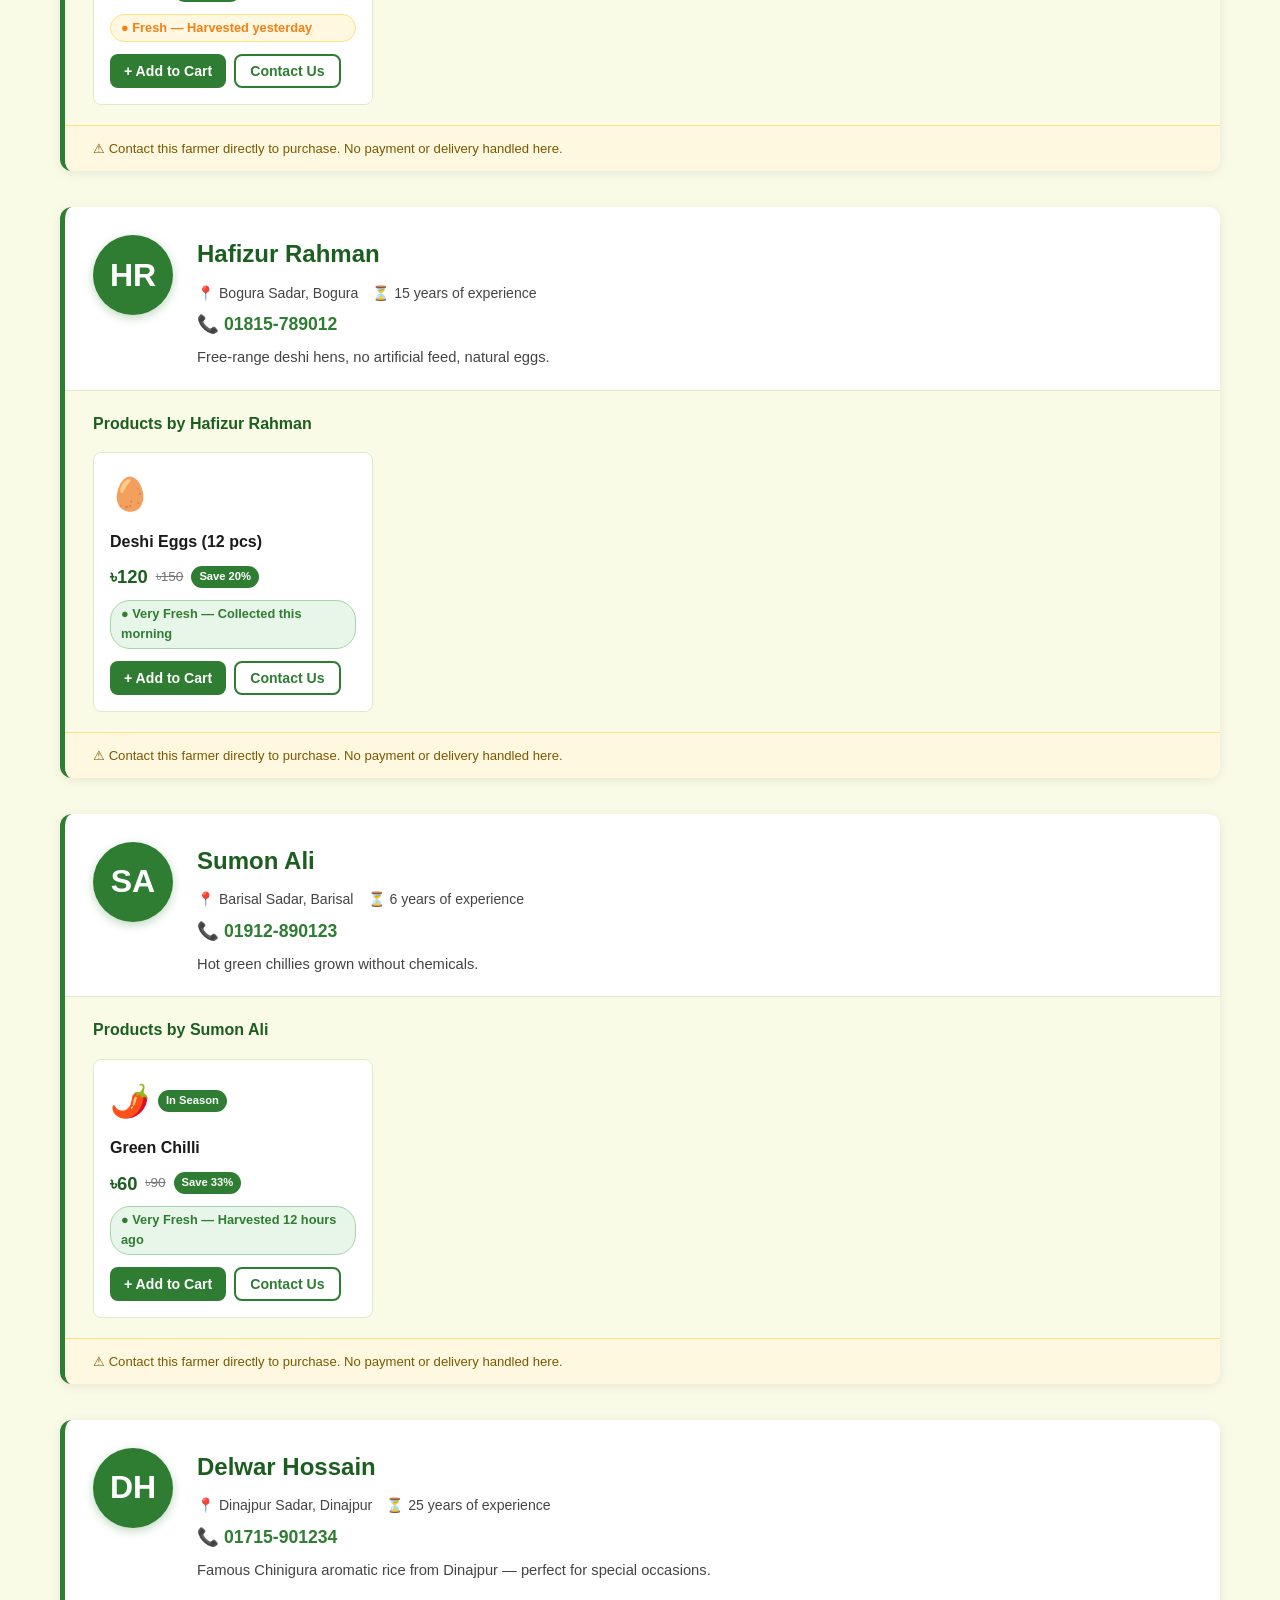
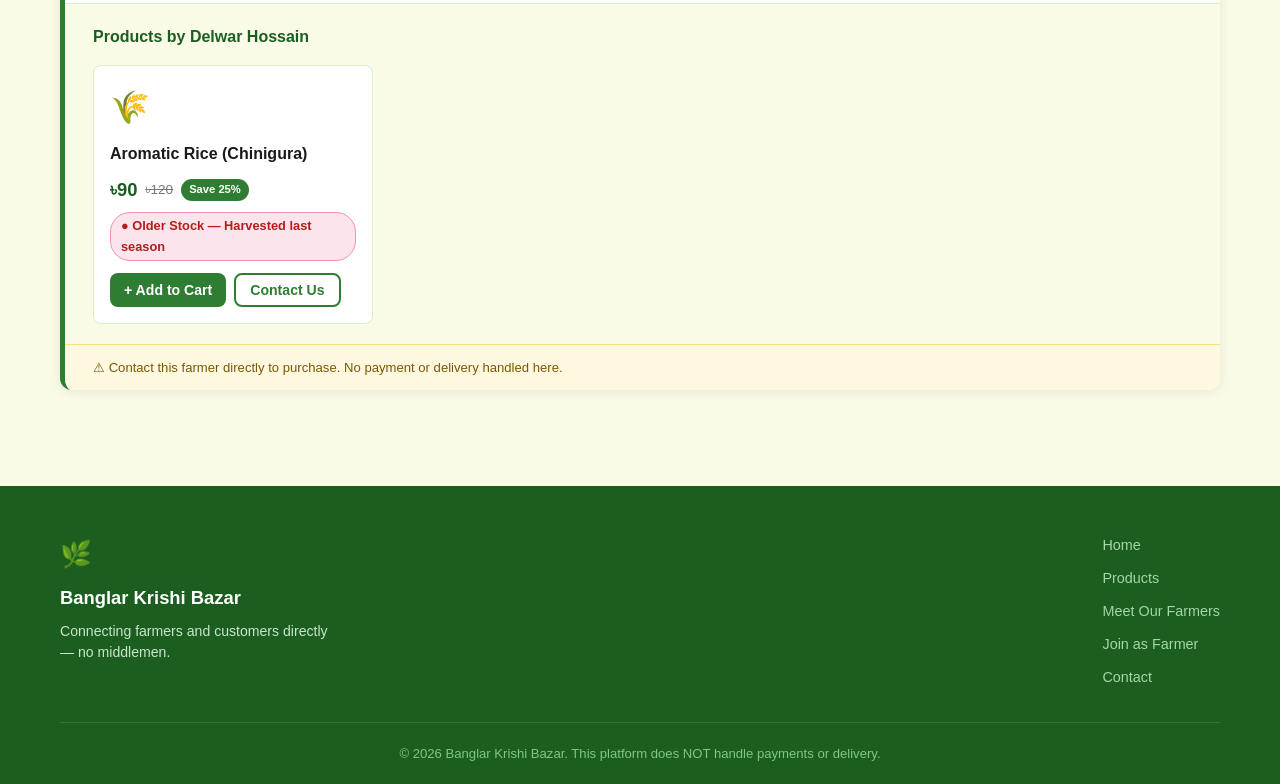
==== commit 9b598876: "farmers.html" ====
--- a/farmers.html
+++ b/farmers.html
@@ -1,14 +1,33 @@
 <!DOCTYPE html>
+<!--
+  ╔══════════════════════════════════════════════════════════════╗
+  ║  Banglar Krishi Bazar — farmers.html (Farmers Page)         ║
+  ║  Plain HTML · No framework · No backend                     ║
+  ╠══════════════════════════════════════════════════════════════╣
+  ║  QUICK EDITS — Ctrl+F the arrow text to jump there:         ║
+  ║                                                              ║
+  ║  ► Browser tab title       → "SITE TITLE"                   ║
+  ║  ► Top warning banner      → "DISCLAIMER BANNER"            ║
+  ║  ► Page headline           → "PAGE HEADLINE"                ║
+  ║  ► Bold tagline            → "PAGE TAGLINE"                 ║
+  ║  ► Footer tagline          → "FOOTER TAGLINE"               ║
+  ║  ► Copyright year/text     → "COPYRIGHT"                    ║
+  ║                                                              ║
+  ║  Farmer profiles & products → script.js › "PRODUCT DATA"   ║
+  ║  All colors & fonts         → style.css › "CSS VARIABLES"   ║
+  ╚══════════════════════════════════════════════════════════════╝
+-->
 <html lang="en">
 <head>
   <meta charset="UTF-8" />
   <meta name="viewport" content="width=device-width, initial-scale=1.0" />
+  <!-- SITE TITLE — shows in browser tab -->
   <title>Meet Our Farmers — Banglar Krishi Bazar</title>
   <link rel="stylesheet" href="style.css" />
 </head>
 <body>
 
-  <!-- DISCLAIMER BANNER -->
+  <!-- DISCLAIMER BANNER — edit the warning text below -->
   <div class="disclaimer-banner">
     &#9888; This platform does NOT handle payment or delivery. Please contact farmers directly.
   </div>
@@ -33,7 +52,7 @@
           </a>
         </li>
         <li><a href="index.html#join" data-testid="link-join">Join as Farmer</a></li>
-        <li><a href="index.html#contact" data-testid="link-contact">Contact</a></li>
+        <li><a href="index.html#contact" data-testid="link-contact">Contact Us</a></li>
       </ul>
     </div>
   </nav>
@@ -41,7 +60,9 @@
   <!-- PAGE HERO -->
   <section class="page-hero">
     <div class="container">
+      <!-- PAGE HEADLINE — main heading on this page -->
       <h1>&#128119; Meet Our Farmers</h1>
+      <!-- PAGE TAGLINE — bold gradient line below the headline -->
       <p class="page-hero-sub"><strong class="page-hero-tagline">Meet the hands that feed the nation.</strong></p>
       <p>The real people behind your food — hardworking farmers across Bangladesh</p>
     </div>
@@ -60,6 +81,7 @@
       <div class="footer-top">
         <div class="footer-brand">
           <span class="logo-icon">&#127807;</span>
+          <!-- FOOTER TAGLINE — site name and short description -->
           <strong>Banglar Krishi Bazar</strong>
           <p>Connecting farmers and customers directly — no middlemen.</p>
         </div>
@@ -72,6 +94,7 @@
         </div>
       </div>
       <div class="footer-bottom">
+        <!-- COPYRIGHT — update year or text here -->
         <p>&#169; 2026 Banglar Krishi Bazar. This platform does NOT handle payments or delivery.</p>
       </div>
     </div>
